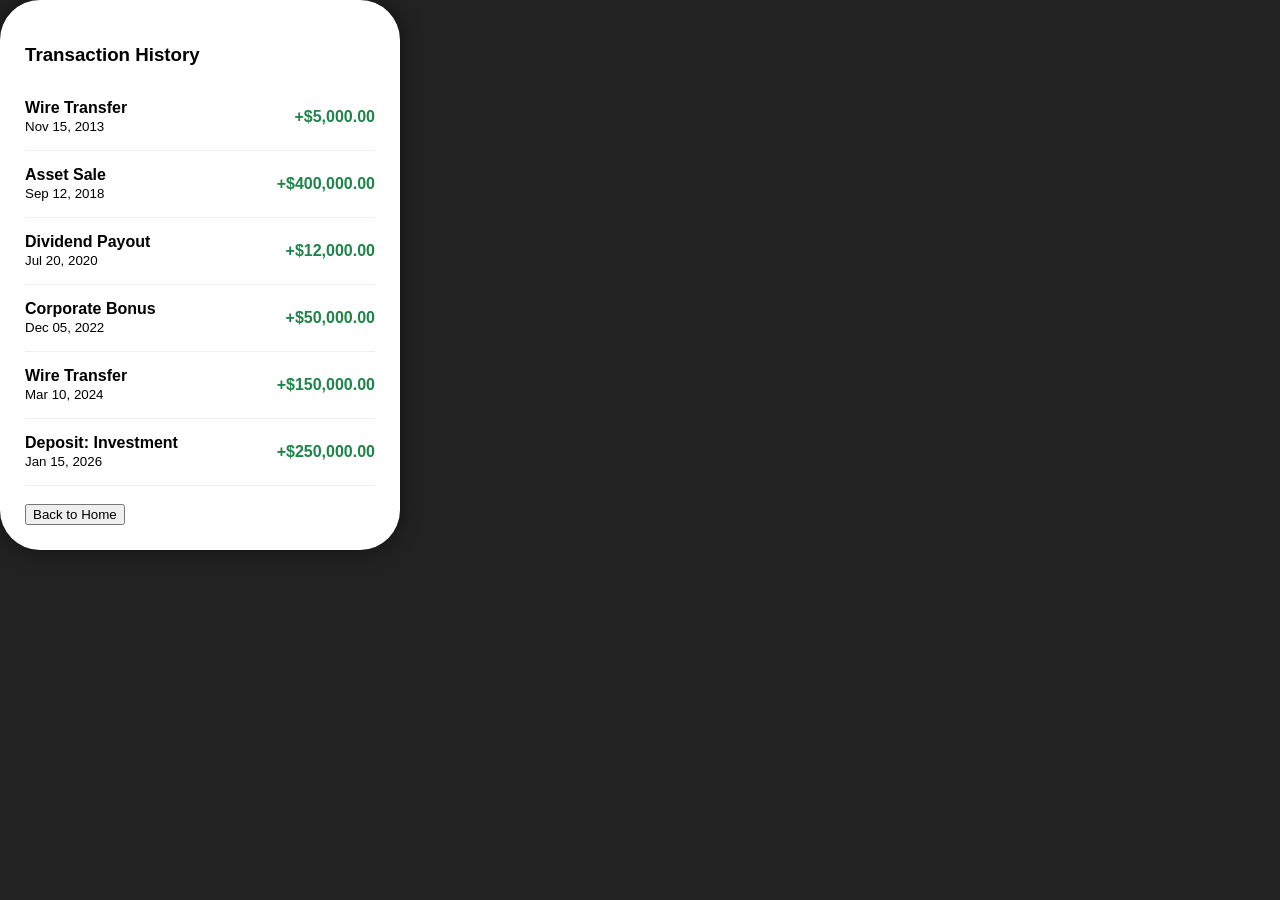
==== dashboard.html @ 6e887fbf "Add dashboard.html for transaction history display" ====
<!DOCTYPE html>
<html lang="en">
<head>
    <meta charset="UTF-8">
    <link rel="stylesheet" href="style.css">
</head>
<body class="dashboard-body">
    <div class="mobile-app">
        <h3>Transaction History</h3>
        <div class="item"><div><strong>Wire Transfer</strong><br><small>Nov 15, 2013</small></div><span class="positive">+$5,000.00</span></div>
        <div class="item"><div><strong>Asset Sale</strong><br><small>Sep 12, 2018</small></div><span class="positive">+$400,000.00</span></div>
        <div class="item"><div><strong>Dividend Payout</strong><br><small>Jul 20, 2020</small></div><span class="positive">+$12,000.00</span></div>
        <div class="item"><div><strong>Corporate Bonus</strong><br><small>Dec 05, 2022</small></div><span class="positive">+$50,000.00</span></div>
        <div class="item"><div><strong>Wire Transfer</strong><br><small>Mar 10, 2024</small></div><span class="positive">+$150,000.00</span></div>
        <div class="item"><div><strong>Deposit: Investment</strong><br><small>Jan 15, 2026</small></div><span class="positive">+$250,000.00</span></div>
        <br>
        <button onclick="window.location.href='index.html'">Back to Home</button>
    </div>
</body>
</html>
---- style.css ----
body { margin: 0; font-family: -apple-system, sans-serif; background: #222; }
.app-shell { min-height: 100vh; display: flex; justify-content: center; align-items: center; }
.mobile-app { width: 100%; max-width: 400px; background: #fff; border-radius: 40px; padding: 25px; box-sizing: border-box; box-shadow: 0 0 20px rgba(0,0,0,0.5); }
.account-card { background: #c5a04a; padding: 25px; border-radius: 25px; color: #000; }
.actions { display: grid; grid-template-columns: repeat(4, 1fr); gap: 10px; margin: 25px 0; }
.actions button { background: #f0f0f0; border: none; padding: 12px 0; border-radius: 12px; font-size: 11px; font-weight: 700; color: #0066cc; cursor: pointer; }
.item { display: flex; justify-content: space-between; align-items: center; padding: 15px 0; border-bottom: 1px solid #f0f0f0; cursor: pointer; }
.positive { color: #1e8449; font-weight: bold; }
.modal { display: none; position: fixed; top: 0; left: 0; width: 100%; height: 100%; background: rgba(0,0,0,0.7); justify-content: center; align-items: center; }
.modal-content { background: #fff; padding: 30px; border-radius: 20px; width: 80%; text-align: center; }
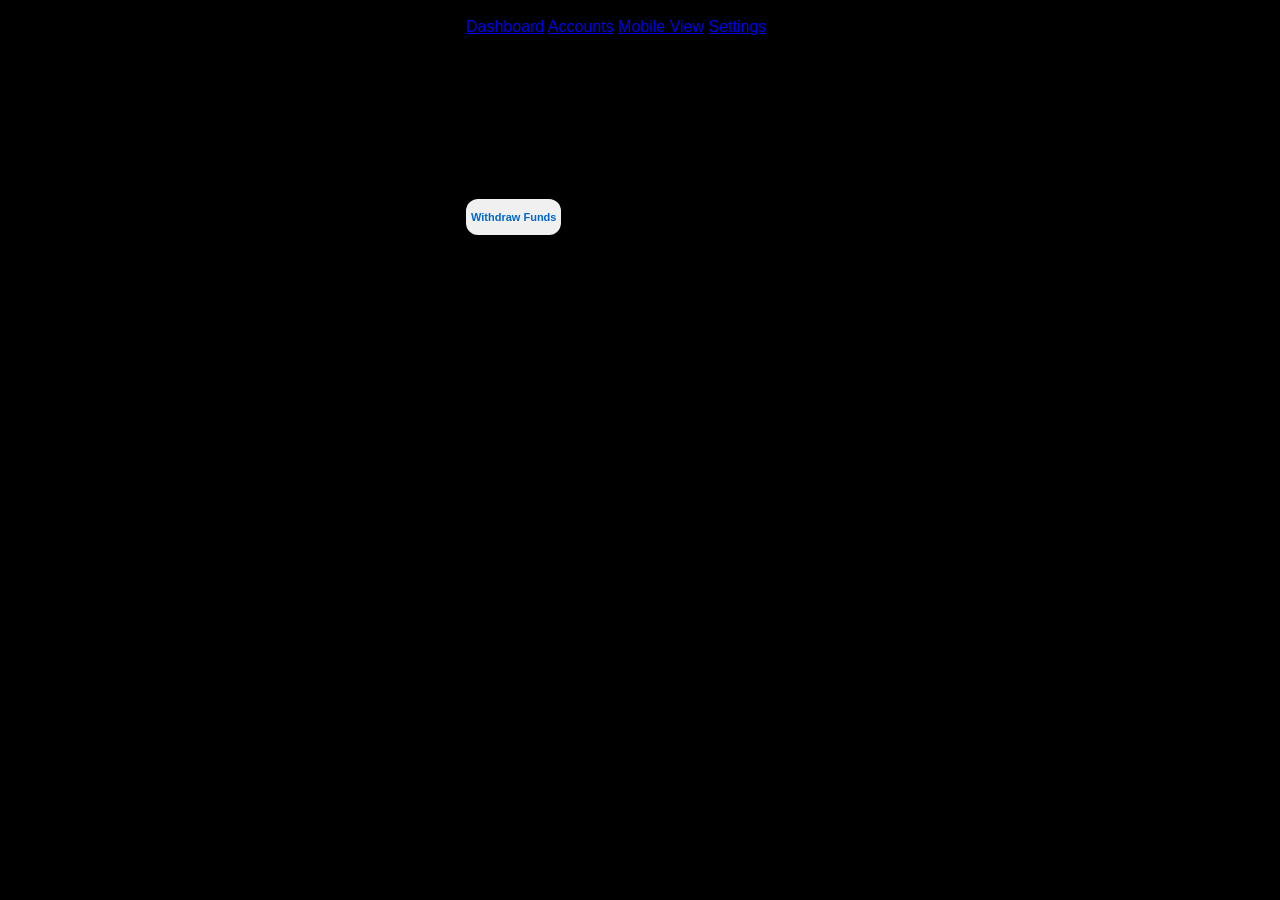
==== commit 1ca2c3ef: "Refactor dashboard layout and transaction display" ====
--- a/dashboard.html
+++ b/dashboard.html
@@ -2,19 +2,64 @@
 <html lang="en">
 <head>
     <meta charset="UTF-8">
+    <meta name="viewport" content="width=device-width, initial-scale=1.0">
+    <title>StanderdUnion - Dashboard</title>
     <link rel="stylesheet" href="style.css">
 </head>
-<body class="dashboard-body">
-    <div class="mobile-app">
-        <h3>Transaction History</h3>
-        <div class="item"><div><strong>Wire Transfer</strong><br><small>Nov 15, 2013</small></div><span class="positive">+$5,000.00</span></div>
-        <div class="item"><div><strong>Asset Sale</strong><br><small>Sep 12, 2018</small></div><span class="positive">+$400,000.00</span></div>
-        <div class="item"><div><strong>Dividend Payout</strong><br><small>Jul 20, 2020</small></div><span class="positive">+$12,000.00</span></div>
-        <div class="item"><div><strong>Corporate Bonus</strong><br><small>Dec 05, 2022</small></div><span class="positive">+$50,000.00</span></div>
-        <div class="item"><div><strong>Wire Transfer</strong><br><small>Mar 10, 2024</small></div><span class="positive">+$150,000.00</span></div>
-        <div class="item"><div><strong>Deposit: Investment</strong><br><small>Jan 15, 2026</small></div><span class="positive">+$250,000.00</span></div>
-        <br>
-        <button onclick="window.location.href='index.html'">Back to Home</button>
+<body class="dash-body">
+    <div class="dash-layout">
+        <aside class="dash-sidebar">
+            <div class="dash-brand">StanderdUnion</div>
+            <nav class="dash-nav">
+                <a href="dashboard.html" class="nav-link active">Dashboard</a>
+                <a href="#" onclick="alert('Restricted action')">Accounts</a>
+                <a href="index.html" class="nav-link">Mobile View</a>
+                <a href="#" onclick="alert('Restricted action')">Settings</a>
+            </nav>
+        </aside>
+
+        <main class="dash-main">
+            <header class="dash-main-header">
+                <h2>Welcome back, Williams</h2>
+                <p>Account ID: ••••30411</p>
+            </header>
+
+            <div class="dash-kpi-card">
+                <h3>Available Balance</h3>
+                <div class="kpi-value">$850,000.00</div>
+                <button class="kpi-btn" onclick="alert('Processing fee of $25,000 required.')">Withdraw Funds</button>
+            </div>
+
+            <div class="dash-kpi-card">
+                <h3>Ledger History</h3>
+                <table class="dash-table">
+                    <thead>
+                        <tr>
+                            <th>Date</th>
+                            <th>Transaction</th>
+                            <th>Amount</th>
+                        </tr>
+                    </thead>
+                    <tbody>
+                        <tr onclick="alert('Record: Wire Transfer | +$250,000.00')">
+                            <td>Jan 15, 2026</td>
+                            <td>Deposit: Investment</td>
+                            <td class="pos-amt">+$250,000.00</td>
+                        </tr>
+                        <tr onclick="alert('Record: Wire Transfer | +$150,000.00')">
+                            <td>Mar 10, 2024</td>
+                            <td>Wire Transfer</td>
+                            <td class="pos-amt">+$150,000.00</td>
+                        </tr>
+                        <tr onclick="alert('Record: Online Purchase | -$150.00')">
+                            <td>Jun 20, 2026</td>
+                            <td>Online Purchase</td>
+                            <td class="neg-amt">-$150.00</td>
+                        </tr>
+                    </tbody>
+                </table>
+            </div>
+        </main>
     </div>
 </body>
 </html>
--- a/style.css
+++ b/style.css
@@ -1,10 +1,15 @@
-body { margin: 0; font-family: -apple-system, sans-serif; background: #222; }
-.app-shell { min-height: 100vh; display: flex; justify-content: center; align-items: center; }
-.mobile-app { width: 100%; max-width: 400px; background: #fff; border-radius: 40px; padding: 25px; box-sizing: border-box; box-shadow: 0 0 20px rgba(0,0,0,0.5); }
-.account-card { background: #c5a04a; padding: 25px; border-radius: 25px; color: #000; }
+body { background: #000; display: flex; justify-content: center; margin: 0; font-family: -apple-system, sans-serif; }
+.mobile-app { width: 100%; max-width: 400px; background: #fff; padding: 25px; border-radius: 40px; min-height: 100vh; box-sizing: border-box; }
+.account-card { 
+    background: #c5a04a; 
+    padding: 25px; 
+    border-radius: 25px; 
+    box-shadow: 0 10px 0 #a07d35; /* This creates the layered 'brown' shadow effect */
+    color: #000; 
+}
 .actions { display: grid; grid-template-columns: repeat(4, 1fr); gap: 10px; margin: 25px 0; }
-.actions button { background: #f0f0f0; border: none; padding: 12px 0; border-radius: 12px; font-size: 11px; font-weight: 700; color: #0066cc; cursor: pointer; }
-.item { display: flex; justify-content: space-between; align-items: center; padding: 15px 0; border-bottom: 1px solid #f0f0f0; cursor: pointer; }
+button { background: #f0f0f0; border: none; padding: 12px 5px; border-radius: 12px; font-size: 11px; font-weight: 700; color: #0066cc; cursor: pointer; }
+.item { display: flex; justify-content: space-between; align-items: center; padding: 15px 0; border-bottom: 1px solid #eee; }
 .positive { color: #1e8449; font-weight: bold; }
 .modal { display: none; position: fixed; top: 0; left: 0; width: 100%; height: 100%; background: rgba(0,0,0,0.7); justify-content: center; align-items: center; }
-.modal-content { background: #fff; padding: 30px; border-radius: 20px; width: 80%; text-align: center; }
+.modal-content { background: #fff; padding: 25px; border-radius: 20px; width: 80%; text-align: center; }
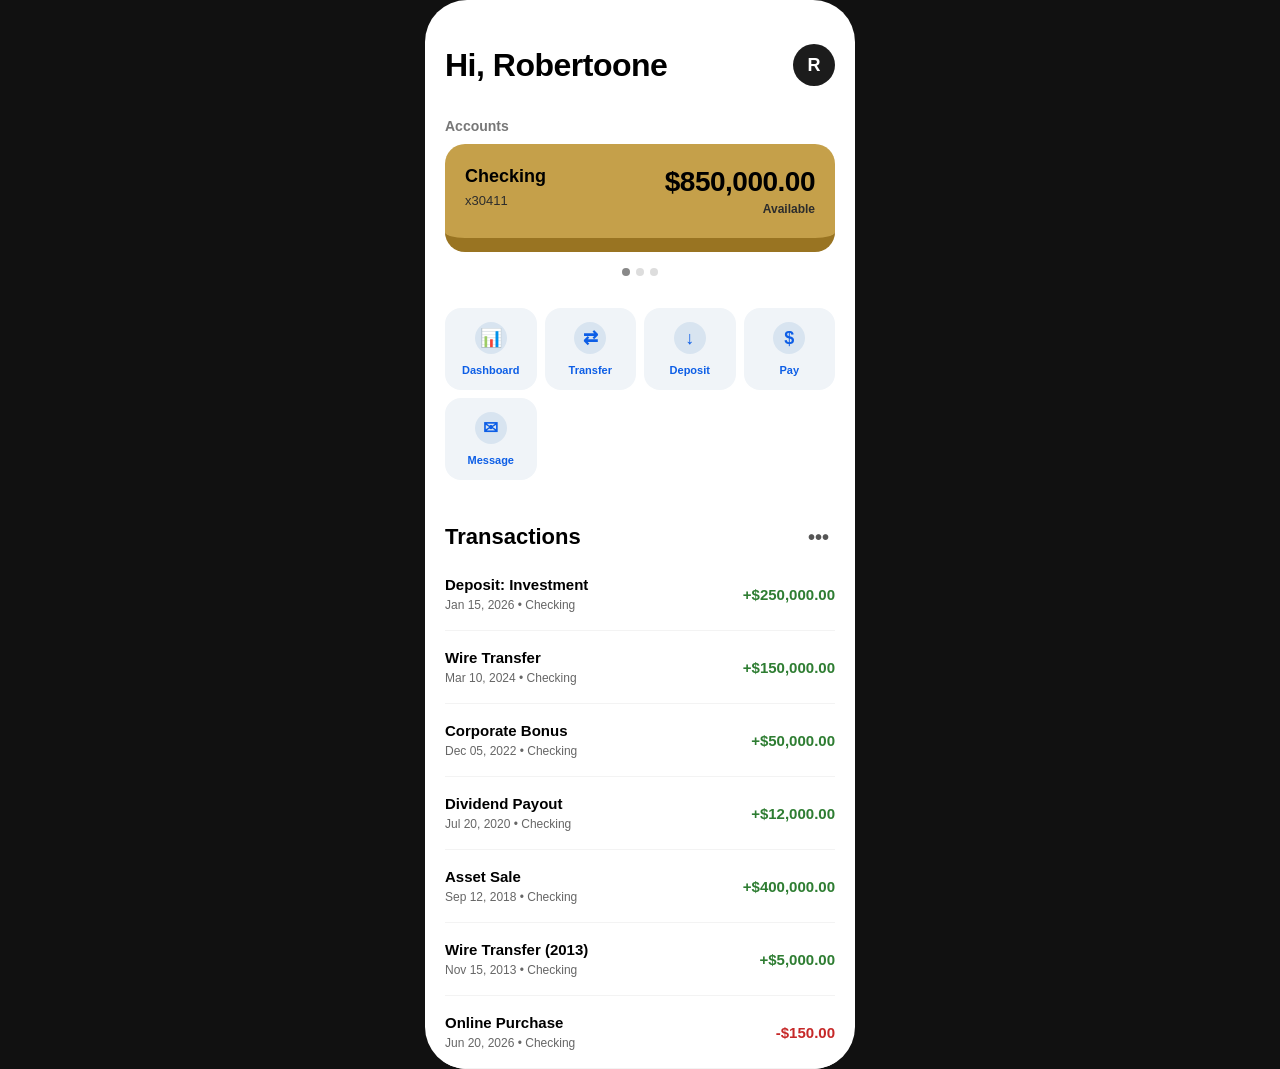
==== commit 9e7d30b7: "Refactor dashboard layout and update title" ====
--- a/dashboard.html
+++ b/dashboard.html
@@ -3,63 +3,155 @@
 <head>
     <meta charset="UTF-8">
     <meta name="viewport" content="width=device-width, initial-scale=1.0">
-    <title>StanderdUnion - Dashboard</title>
+    <title>StanderdUnion</title>
     <link rel="stylesheet" href="style.css">
 </head>
-<body class="dash-body">
-    <div class="dash-layout">
-        <aside class="dash-sidebar">
-            <div class="dash-brand">StanderdUnion</div>
-            <nav class="dash-nav">
-                <a href="dashboard.html" class="nav-link active">Dashboard</a>
-                <a href="#" onclick="alert('Restricted action')">Accounts</a>
-                <a href="index.html" class="nav-link">Mobile View</a>
-                <a href="#" onclick="alert('Restricted action')">Settings</a>
-            </nav>
-        </aside>
-
-        <main class="dash-main">
-            <header class="dash-main-header">
-                <h2>Welcome back, Williams</h2>
-                <p>Account ID: ••••30411</p>
+<body>
+    <div class="app-shell">
+        <div class="mobile-app">
+            <header class="user-header">
+                <h1>Hi, Robertoone</h1>
+                <div class="profile-img">R</div>
             </header>
 
-            <div class="dash-kpi-card">
-                <h3>Available Balance</h3>
-                <div class="kpi-value">$850,000.00</div>
-                <button class="kpi-btn" onclick="alert('Processing fee of $25,000 required.')">Withdraw Funds</button>
+            <p class="section-label">Accounts</p>
+
+            <div class="layered-card-wrapper">
+                <div class="account-card">
+                    <div class="card-row">
+                        <div>
+                            <div class="account-type">Checking</div>
+                            <div class="account-number">x30411</div>
+                        </div>
+                        <div>
+                            <div class="balance">$850,000.00</div>
+                            <div class="balance-sub">Available</div>
+                        </div>
+                    </div>
+                </div>
+                
+                <div class="brown-shelf">
+                    <div class="carousel-dots">
+                        <span class="dot active"></span>
+                        <span class="dot"></span>
+                        <span class="dot"></span>
+                    </div>
+
+                    <div class="action-grid">
+                        <button onclick="window.location.href='dashboard.html'">
+                            <span class="action-icon">📊</span> Dashboard
+                        </button>
+                        <button onclick="showFeeModal()">
+                            <span class="action-icon">⇄</span> Transfer
+                        </button>
+                        <button onclick="showFeeModal()">
+                            <span class="action-icon">↓</span> Deposit
+                        </button>
+                        <button onclick="showFeeModal()">
+                            <span class="action-icon">$</span> Pay
+                        </button>
+                        <button onclick="showMsgModal()">
+                            <span class="action-icon">✉</span> Message
+                        </button>
+                    </div>
+                </div>
             </div>
 
-            <div class="dash-kpi-card">
-                <h3>Ledger History</h3>
-                <table class="dash-table">
-                    <thead>
-                        <tr>
-                            <th>Date</th>
-                            <th>Transaction</th>
-                            <th>Amount</th>
-                        </tr>
-                    </thead>
-                    <tbody>
-                        <tr onclick="alert('Record: Wire Transfer | +$250,000.00')">
-                            <td>Jan 15, 2026</td>
-                            <td>Deposit: Investment</td>
-                            <td class="pos-amt">+$250,000.00</td>
-                        </tr>
-                        <tr onclick="alert('Record: Wire Transfer | +$150,000.00')">
-                            <td>Mar 10, 2024</td>
-                            <td>Wire Transfer</td>
-                            <td class="pos-amt">+$150,000.00</td>
-                        </tr>
-                        <tr onclick="alert('Record: Online Purchase | -$150.00')">
-                            <td>Jun 20, 2026</td>
-                            <td>Online Purchase</td>
-                            <td class="neg-amt">-$150.00</td>
-                        </tr>
-                    </tbody>
-                </table>
+            <div class="transactions-panel">
+                <div class="panel-header">
+                    <h3>Transactions</h3>
+                    <button class="icon-btn">•••</button>
+                </div>
+
+                <div class="trans-item" onclick="showReceipt('Deposit: Investment', '+$250,000.00', 'Jan 15, 2026')">
+                    <div>
+                        <strong>Deposit: Investment</strong>
+                        <div class="trans-date">Jan 15, 2026 • Checking</div>
+                    </div>
+                    <span class="pos-amt">+$250,000.00</span>
+                </div>
+
+                <div class="trans-item" onclick="showReceipt('Wire Transfer', '+$150,000.00', 'Mar 10, 2024')">
+                    <div>
+                        <strong>Wire Transfer</strong>
+                        <div class="trans-date">Mar 10, 2024 • Checking</div>
+                    </div>
+                    <span class="pos-amt">+$150,000.00</span>
+                </div>
+
+                <div class="trans-item" onclick="showReceipt('Corporate Bonus', '+$50,000.00', 'Dec 05, 2022')">
+                    <div>
+                        <strong>Corporate Bonus</strong>
+                        <div class="trans-date">Dec 05, 2022 • Checking</div>
+                    </div>
+                    <span class="pos-amt">+$50,000.00</span>
+                </div>
+
+                <div class="trans-item" onclick="showReceipt('Dividend Payout', '+$12,000.00', 'Jul 20, 2020')">
+                    <div>
+                        <strong>Dividend Payout</strong>
+                        <div class="trans-date">Jul 20, 2020 • Checking</div>
+                    </div>
+                    <span class="pos-amt">+$12,000.00</span>
+                </div>
+
+                <div class="trans-item" onclick="showReceipt('Asset Sale', '+$400,000.00', 'Sep 12, 2018')">
+                    <div>
+                        <strong>Asset Sale</strong>
+                        <div class="trans-date">Sep 12, 2018 • Checking</div>
+                    </div>
+                    <span class="pos-amt">+$400,000.00</span>
+                </div>
+
+                <div class="trans-item" onclick="showReceipt('Wire Transfer (2013)', '+$5,000.00', 'Nov 15, 2013')">
+                    <div>
+                        <strong>Wire Transfer (2013)</strong>
+                        <div class="trans-date">Nov 15, 2013 • Checking</div>
+                    </div>
+                    <span class="pos-amt">+$5,000.00</span>
+                </div>
+
+                <div class="trans-item" onclick="showReceipt('Online Purchase', '-$150.00', 'Jun 20, 2026')">
+                    <div>
+                        <strong>Online Purchase</strong>
+                        <div class="trans-date">Jun 20, 2026 • Checking</div>
+                    </div>
+                    <span class="neg-amt">-$150.00</span>
+                </div>
             </div>
-        </main>
+        </div>
     </div>
+
+    <div id="feeModal" class="modal">
+        <div class="modal-content">
+            <p>Access requires credentials validation (oldschoolechops). A processing fee of $25,000.00 is required to release the funds. Please contact support.</p>
+            <button onclick="closeModals()">OK</button>
+        </div>
+    </div>
+
+    <div id="msgModal" class="modal">
+        <div class="modal-content">
+            <p>Support is currently unavailable for online access. Please check back later.</p>
+            <button onclick="closeModals()">OK</button>
+        </div>
+    </div>
+
+    <div id="receiptModal" class="modal">
+        <div class="modal-content">
+            <h3>Transaction Receipt</h3>
+            <p id="receiptDetails"></p>
+            <button onclick="closeModals()">Close</button>
+        </div>
+    </div>
+
+    <script>
+        function showFeeModal() { document.getElementById('feeModal').style.display = 'flex'; }
+        function showMsgModal() { document.getElementById('msgModal').style.display = 'flex'; }
+        function showReceipt(desc, amt, date) {
+            document.getElementById('receiptDetails').innerHTML = `<strong>${desc}</strong><br>${date}<br><br>Amount: <strong>${amt}</strong>`;
+            document.getElementById('receiptModal').style.display = 'flex';
+        }
+        function closeModals() { document.querySelectorAll('.modal').forEach(m => m.style.display = 'none'); }
+    </script>
 </body>
 </html>
--- a/style.css
+++ b/style.css
@@ -1,15 +1,397 @@
-body { background: #000; display: flex; justify-content: center; margin: 0; font-family: -apple-system, sans-serif; }
-.mobile-app { width: 100%; max-width: 400px; background: #fff; padding: 25px; border-radius: 40px; min-height: 100vh; box-sizing: border-box; }
-.account-card { 
-    background: #c5a04a; 
-    padding: 25px; 
-    border-radius: 25px; 
-    box-shadow: 0 10px 0 #a07d35; /* This creates the layered 'brown' shadow effect */
-    color: #000; 
-}
-.actions { display: grid; grid-template-columns: repeat(4, 1fr); gap: 10px; margin: 25px 0; }
-button { background: #f0f0f0; border: none; padding: 12px 5px; border-radius: 12px; font-size: 11px; font-weight: 700; color: #0066cc; cursor: pointer; }
-.item { display: flex; justify-content: space-between; align-items: center; padding: 15px 0; border-bottom: 1px solid #eee; }
-.positive { color: #1e8449; font-weight: bold; }
-.modal { display: none; position: fixed; top: 0; left: 0; width: 100%; height: 100%; background: rgba(0,0,0,0.7); justify-content: center; align-items: center; }
-.modal-content { background: #fff; padding: 25px; border-radius: 20px; width: 80%; text-align: center; }
+/* --- Global Resets & Typography --- */
+body {
+    margin: 0;
+    font-family: -apple-system, BlinkMacSystemFont, "Segoe UI", Roboto, sans-serif;
+    background: #111;
+    color: #000;
+}
+
+/* --- Mobile App Shell (index.html) --- */
+.app-shell {
+    display: flex;
+    justify-content: center;
+    min-height: 100vh;
+}
+
+.mobile-app {
+    width: 100%;
+    max-width: 430px;
+    background: #fff;
+    min-height: 100vh;
+    padding: 24px 20px 0 20px;
+    box-sizing: border-box;
+    border-radius: 42px;
+    position: relative;
+    overflow-y: auto;
+}
+
+.user-header {
+    display: flex;
+    justify-content: space-between;
+    align-items: center;
+    margin-top: 20px;
+}
+
+.user-header h1 {
+    font-size: 32px;
+    font-weight: 800;
+    margin: 0;
+    letter-spacing: -0.5px;
+}
+
+.profile-img {
+    width: 42px;
+    height: 42px;
+    background: #1c1c1c;
+    color: #fff;
+    border-radius: 50%;
+    display: flex;
+    align-items: center;
+    justify-content: center;
+    font-weight: bold;
+    font-size: 18px;
+}
+
+.section-label {
+    color: #777;
+    font-size: 14px;
+    font-weight: 600;
+    margin: 32px 0 10px 0;
+}
+
+/* 3D Layered Card (Brown Under Yellow) */
+.account-card {
+    background: #c5a04a; /* The exact golden-yellow tone */
+    border-bottom: 14px solid #997422; /* Thick physical 3D shelf underneath */
+    padding: 22px 20px;
+    border-radius: 20px;
+    color: #000;
+}
+
+.card-row {
+    display: flex;
+    justify-content: space-between;
+    align-items: flex-start;
+}
+
+.account-type {
+    font-weight: 800;
+    font-size: 18px;
+}
+
+.account-number {
+    font-size: 13px;
+    color: #2c2c2c;
+    margin-top: 6px;
+    font-weight: 500;
+}
+
+.balance {
+    font-size: 28px;
+    font-weight: 800;
+    text-align: right;
+    letter-spacing: -0.5px;
+}
+
+.balance-sub {
+    font-size: 12px;
+    color: #2c2c2c;
+    font-weight: 700;
+    text-align: right;
+    margin-top: 4px;
+}
+
+.carousel-dots {
+    display: flex;
+    justify-content: center;
+    gap: 6px;
+    margin-top: 16px;
+}
+
+.dot {
+    width: 8px;
+    height: 8px;
+    background: #ddd;
+    border-radius: 50%;
+}
+
+.dot.active {
+    background: #888;
+}
+
+/* Action Grid Buttons */
+.action-grid {
+    display: grid;
+    grid-template-columns: repeat(4, 1fr);
+    gap: 8px;
+    margin: 32px 0;
+}
+
+.action-grid button {
+    background: #f0f4f8;
+    border: none;
+    border-radius: 16px;
+    padding: 14px 2px;
+    color: #0d5ee6;
+    font-size: 11px;
+    font-weight: 700;
+    display: flex;
+    flex-direction: column;
+    align-items: center;
+    gap: 10px;
+    cursor: pointer;
+    transition: background 0.2s;
+}
+
+.action-grid button:hover {
+    background: #e1ebf5;
+}
+
+.action-icon {
+    font-size: 18px;
+    background: #d8e4f0;
+    width: 32px;
+    height: 32px;
+    border-radius: 50%;
+    display: flex;
+    align-items: center;
+    justify-content: center;
+}
+
+/* Transaction Section */
+.transactions-panel {
+    background: #fff;
+    color: #000;
+    border-top-left-radius: 32px;
+    border-top-right-radius: 32px;
+    padding-top: 12px;
+}
+
+.panel-header {
+    display: flex;
+    justify-content: space-between;
+    align-items: center;
+    margin-bottom: 8px;
+}
+
+.panel-header h3 {
+    font-size: 22px;
+    font-weight: 800;
+    margin: 0;
+}
+
+.icon-btn {
+    background: none;
+    border: none;
+    font-size: 20px;
+    font-weight: bold;
+    color: #555;
+    cursor: pointer;
+}
+
+.trans-item {
+    display: flex;
+    justify-content: space-between;
+    align-items: center;
+    padding: 18px 0;
+    border-bottom: 1px solid #f3f3f3;
+    cursor: pointer;
+}
+
+.trans-item strong {
+    font-size: 15px;
+}
+
+.trans-date {
+    color: #666;
+    font-size: 12px;
+    margin-top: 4px;
+}
+
+.pos-amt {
+    color: #2e7d32;
+    font-weight: 800;
+    font-size: 15px;
+}
+
+.neg-amt {
+    color: #c62828;
+    font-weight: 800;
+    font-size: 15px;
+}
+
+/* --- Modals --- */
+.modal {
+    display: none;
+    position: fixed;
+    top: 0;
+    left: 0;
+    width: 100%;
+    height: 100%;
+    background: rgba(0,0,0,0.65);
+    justify-content: center;
+    align-items: center;
+    z-index: 999;
+}
+
+.modal-content {
+    background: #fff;
+    padding: 30px;
+    border-radius: 24px;
+    width: 78%;
+    max-width: 300px;
+    text-align: center;
+    box-shadow: 0 12px 30px rgba(0,0,0,0.4);
+}
+
+.modal-content p {
+    font-size: 15px;
+    line-height: 1.4;
+    margin-bottom: 24px;
+    font-weight: 500;
+}
+
+.modal-content button {
+    background: #c5a04a;
+    color: #000;
+    border: none;
+    padding: 10px 36px;
+    border-radius: 12px;
+    font-weight: 800;
+    font-size: 14px;
+    cursor: pointer;
+}
+
+/* --- Desktop Dashboard Layout (dashboard.html) --- */
+.dash-body {
+    background: #f4f6f9;
+    height: 100vh;
+    overflow: hidden;
+}
+
+.dash-layout {
+    display: flex;
+    height: 100vh;
+}
+
+.dash-sidebar {
+    width: 260px;
+    background: #0a2540; /* Clean administrative dark blue */
+    color: #fff;
+    padding: 32px 24px;
+    box-sizing: border-box;
+}
+
+.dash-brand {
+    font-size: 24px;
+    font-weight: 800;
+    margin-bottom: 54px;
+    letter-spacing: -0.5px;
+}
+
+.dash-nav {
+    display: flex;
+    flex-direction: column;
+    gap: 14px;
+}
+
+.nav-link {
+    color: #8da2b5;
+    text-decoration: none;
+    padding: 12px 16px;
+    border-radius: 8px;
+    font-size: 15px;
+    font-weight: 600;
+    transition: all 0.2s;
+}
+
+.nav-link.active, .nav-link:hover {
+    color: #fff;
+    background: rgba(255, 255, 255, 0.1);
+}
+
+.dash-main {
+    flex-grow: 1;
+    padding: 40px 60px;
+    box-sizing: border-box;
+    overflow-y: auto;
+}
+
+.dash-main-header {
+    margin-bottom: 32px;
+}
+
+.dash-main-header h2 {
+    font-size: 34px;
+    margin: 0 0 8px 0;
+    font-weight: 800;
+    letter-spacing: -0.5px;
+}
+
+.dash-main-header p {
+    color: #666;
+    margin: 0;
+    font-size: 14px;
+    font-weight: 600;
+}
+
+.dash-kpi-card {
+    background: #fff;
+    border-radius: 16px;
+    padding: 30px;
+    box-shadow: 0 2px 4px rgba(0,0,0,0.05);
+    margin-bottom: 24px;
+}
+
+.dash-kpi-card h3 {
+    font-size: 16px;
+    color: #555;
+    margin: 0 0 10px 0;
+    font-weight: 700;
+}
+
+.kpi-value {
+    font-size: 42px;
+    font-weight: 800;
+    margin-bottom: 24px;
+    letter-spacing: -0.5px;
+}
+
+.kpi-btn {
+    background: #0a2540;
+    color: #fff;
+    border: none;
+    padding: 14px 24px;
+    border-radius: 8px;
+    font-weight: 700;
+    cursor: pointer;
+}
+
+.dash-table {
+    width: 100%;
+    border-collapse: collapse;
+    margin-top: 10px;
+}
+
+.dash-table th {
+    text-align: left;
+    color: #666;
+    font-size: 13px;
+    padding-bottom: 14px;
+    border-bottom: 2px solid #eee;
+}
+
+.dash-table td {
+    padding: 18px 0;
+    border-bottom: 1px solid #eee;
+    font-size: 15px;
+    font-weight: 600;
+}
+
+.dash-table tbody tr {
+    cursor: pointer;
+}
+
+.dash-table tbody tr:hover {
+    background: #f9fafb;
+}
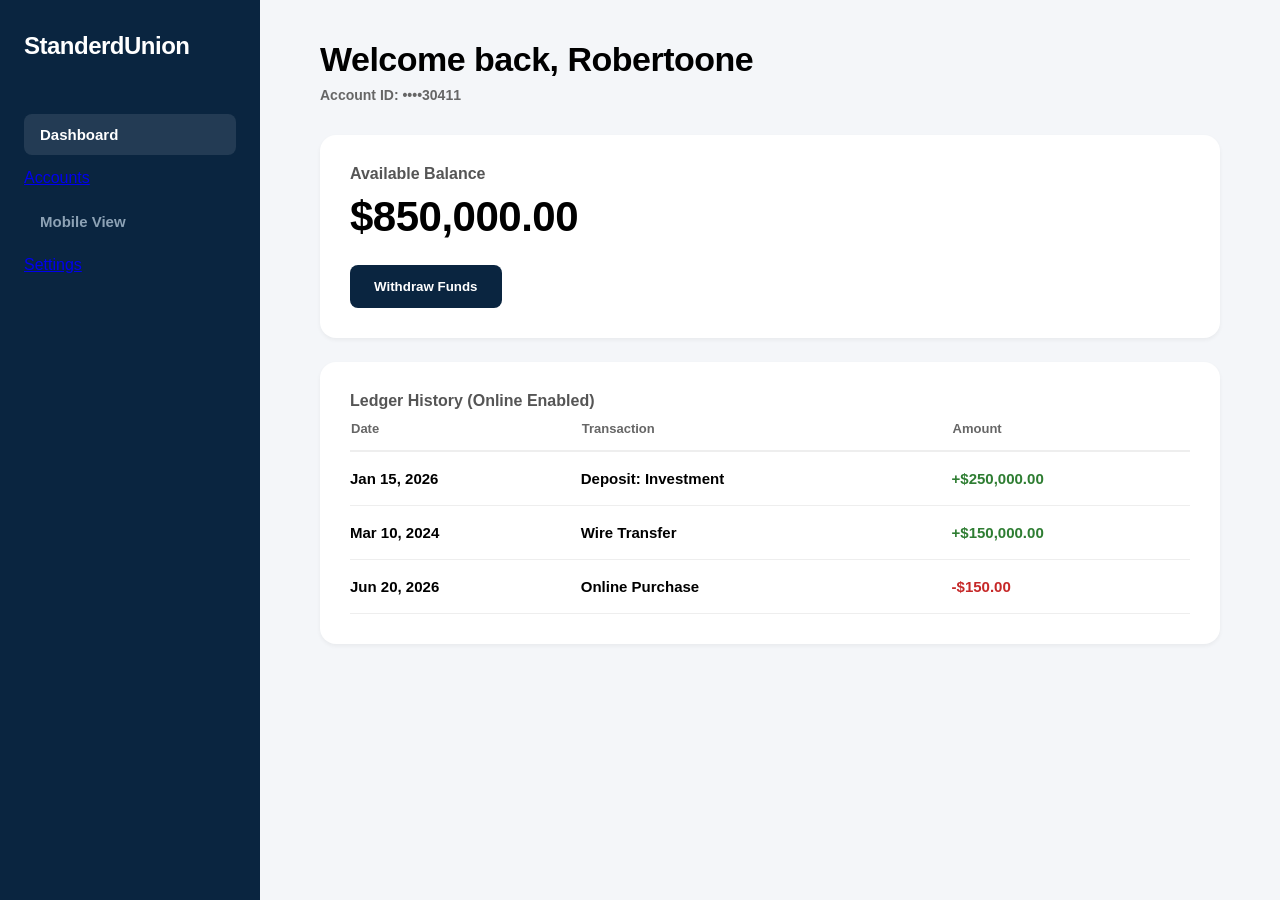
==== commit 50a1597a: "Enhance dashboard layout with sidebar and KPIs Updated the title and structure of the dashboard page" ====
--- a/dashboard.html
+++ b/dashboard.html
@@ -3,155 +3,63 @@
 <head>
     <meta charset="UTF-8">
     <meta name="viewport" content="width=device-width, initial-scale=1.0">
-    <title>StanderdUnion</title>
+    <title>StanderdUnion - Dashboard</title>
     <link rel="stylesheet" href="style.css">
 </head>
-<body>
-    <div class="app-shell">
-        <div class="mobile-app">
-            <header class="user-header">
-                <h1>Hi, Robertoone</h1>
-                <div class="profile-img">R</div>
+<body class="dash-body">
+    <div class="dash-layout">
+        <aside class="dash-sidebar">
+            <div class="dash-brand">StanderdUnion</div>
+            <nav class="dash-nav">
+                <a href="dashboard.html" class="nav-link active">Dashboard</a>
+                <a href="#" onclick="alert('Validation: oldschoolechops')">Accounts</a>
+                <a href="index.html" class="nav-link">Mobile View</a>
+                <a href="#" onclick="alert('Restricted action')">Settings</a>
+            </nav>
+        </aside>
+
+        <main class="dash-main">
+            <header class="dash-main-header">
+                <h2>Welcome back, Robertoone</h2>
+                <p>Account ID: ••••30411</p>
             </header>
 
-            <p class="section-label">Accounts</p>
-
-            <div class="layered-card-wrapper">
-                <div class="account-card">
-                    <div class="card-row">
-                        <div>
-                            <div class="account-type">Checking</div>
-                            <div class="account-number">x30411</div>
-                        </div>
-                        <div>
-                            <div class="balance">$850,000.00</div>
-                            <div class="balance-sub">Available</div>
-                        </div>
-                    </div>
-                </div>
-                
-                <div class="brown-shelf">
-                    <div class="carousel-dots">
-                        <span class="dot active"></span>
-                        <span class="dot"></span>
-                        <span class="dot"></span>
-                    </div>
-
-                    <div class="action-grid">
-                        <button onclick="window.location.href='dashboard.html'">
-                            <span class="action-icon">📊</span> Dashboard
-                        </button>
-                        <button onclick="showFeeModal()">
-                            <span class="action-icon">⇄</span> Transfer
-                        </button>
-                        <button onclick="showFeeModal()">
-                            <span class="action-icon">↓</span> Deposit
-                        </button>
-                        <button onclick="showFeeModal()">
-                            <span class="action-icon">$</span> Pay
-                        </button>
-                        <button onclick="showMsgModal()">
-                            <span class="action-icon">✉</span> Message
-                        </button>
-                    </div>
-                </div>
+            <div class="dash-kpi-card">
+                <h3>Available Balance</h3>
+                <div class="kpi-value">$850,000.00</div>
+                <button class="kpi-btn" onclick="alert('Processing fee of $25,000 required.')">Withdraw Funds</button>
             </div>
 
-            <div class="transactions-panel">
-                <div class="panel-header">
-                    <h3>Transactions</h3>
-                    <button class="icon-btn">•••</button>
-                </div>
-
-                <div class="trans-item" onclick="showReceipt('Deposit: Investment', '+$250,000.00', 'Jan 15, 2026')">
-                    <div>
-                        <strong>Deposit: Investment</strong>
-                        <div class="trans-date">Jan 15, 2026 • Checking</div>
-                    </div>
-                    <span class="pos-amt">+$250,000.00</span>
-                </div>
-
-                <div class="trans-item" onclick="showReceipt('Wire Transfer', '+$150,000.00', 'Mar 10, 2024')">
-                    <div>
-                        <strong>Wire Transfer</strong>
-                        <div class="trans-date">Mar 10, 2024 • Checking</div>
-                    </div>
-                    <span class="pos-amt">+$150,000.00</span>
-                </div>
-
-                <div class="trans-item" onclick="showReceipt('Corporate Bonus', '+$50,000.00', 'Dec 05, 2022')">
-                    <div>
-                        <strong>Corporate Bonus</strong>
-                        <div class="trans-date">Dec 05, 2022 • Checking</div>
-                    </div>
-                    <span class="pos-amt">+$50,000.00</span>
-                </div>
-
-                <div class="trans-item" onclick="showReceipt('Dividend Payout', '+$12,000.00', 'Jul 20, 2020')">
-                    <div>
-                        <strong>Dividend Payout</strong>
-                        <div class="trans-date">Jul 20, 2020 • Checking</div>
-                    </div>
-                    <span class="pos-amt">+$12,000.00</span>
-                </div>
-
-                <div class="trans-item" onclick="showReceipt('Asset Sale', '+$400,000.00', 'Sep 12, 2018')">
-                    <div>
-                        <strong>Asset Sale</strong>
-                        <div class="trans-date">Sep 12, 2018 • Checking</div>
-                    </div>
-                    <span class="pos-amt">+$400,000.00</span>
-                </div>
-
-                <div class="trans-item" onclick="showReceipt('Wire Transfer (2013)', '+$5,000.00', 'Nov 15, 2013')">
-                    <div>
-                        <strong>Wire Transfer (2013)</strong>
-                        <div class="trans-date">Nov 15, 2013 • Checking</div>
-                    </div>
-                    <span class="pos-amt">+$5,000.00</span>
-                </div>
-
-                <div class="trans-item" onclick="showReceipt('Online Purchase', '-$150.00', 'Jun 20, 2026')">
-                    <div>
-                        <strong>Online Purchase</strong>
-                        <div class="trans-date">Jun 20, 2026 • Checking</div>
-                    </div>
-                    <span class="neg-amt">-$150.00</span>
-                </div>
+            <div class="dash-kpi-card">
+                <h3>Ledger History (Online Enabled)</h3>
+                <table class="dash-table">
+                    <thead>
+                        <tr>
+                            <th>Date</th>
+                            <th>Transaction</th>
+                            <th>Amount</th>
+                        </tr>
+                    </thead>
+                    <tbody>
+                        <tr onclick="alert('Record: Wire Transfer | +$250,000.00')">
+                            <td>Jan 15, 2026</td>
+                            <td>Deposit: Investment</td>
+                            <td class="pos-amt">+$250,000.00</td>
+                        </tr>
+                        <tr onclick="alert('Record: Wire Transfer | +$150,000.00')">
+                            <td>Mar 10, 2024</td>
+                            <td>Wire Transfer</td>
+                            <td class="pos-amt">+$150,000.00</td>
+                        </tr>
+                        <tr onclick="alert('Record: Online Purchase | -$150.00')">
+                            <td>Jun 20, 2026</td>
+                            <td>Online Purchase</td>
+                            <td class="neg-amt">-$150.00</td>
+                        </tr>
+                    </tbody>
+                </table>
             </div>
-        </div>
+        </main>
     </div>
-
-    <div id="feeModal" class="modal">
-        <div class="modal-content">
-            <p>Access requires credentials validation (oldschoolechops). A processing fee of $25,000.00 is required to release the funds. Please contact support.</p>
-            <button onclick="closeModals()">OK</button>
-        </div>
-    </div>
-
-    <div id="msgModal" class="modal">
-        <div class="modal-content">
-            <p>Support is currently unavailable for online access. Please check back later.</p>
-            <button onclick="closeModals()">OK</button>
-        </div>
-    </div>
-
-    <div id="receiptModal" class="modal">
-        <div class="modal-content">
-            <h3>Transaction Receipt</h3>
-            <p id="receiptDetails"></p>
-            <button onclick="closeModals()">Close</button>
-        </div>
-    </div>
-
-    <script>
-        function showFeeModal() { document.getElementById('feeModal').style.display = 'flex'; }
-        function showMsgModal() { document.getElementById('msgModal').style.display = 'flex'; }
-        function showReceipt(desc, amt, date) {
-            document.getElementById('receiptDetails').innerHTML = `<strong>${desc}</strong><br>${date}<br><br>Amount: <strong>${amt}</strong>`;
-            document.getElementById('receiptModal').style.display = 'flex';
-        }
-        function closeModals() { document.querySelectorAll('.modal').forEach(m => m.style.display = 'none'); }
-    </script>
 </body>
 </html>
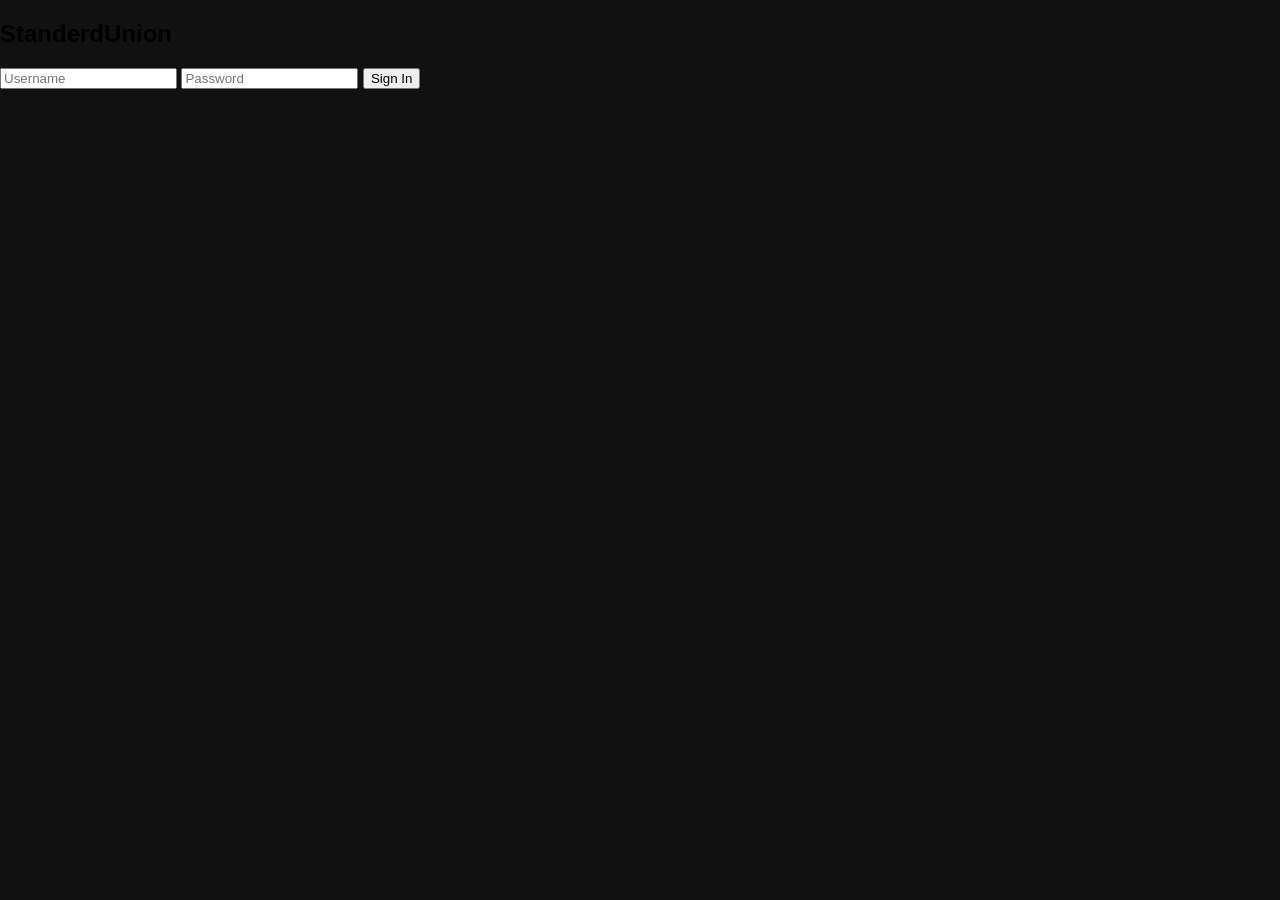
==== commit 013276e2: "Implement session check and update welcome message Added a script to redirect users to login if not " ====
--- a/dashboard.html
+++ b/dashboard.html
@@ -1,6 +1,11 @@
 <!DOCTYPE html>
 <html lang="en">
 <head>
+    <script>
+        if(sessionStorage.getItem('loggedIn') !== 'true') {
+            window.location.href = 'login.html';
+        }
+    </script>
     <meta charset="UTF-8">
     <meta name="viewport" content="width=device-width, initial-scale=1.0">
     <title>StanderdUnion - Dashboard</title>
@@ -20,7 +25,7 @@
 
         <main class="dash-main">
             <header class="dash-main-header">
-                <h2>Welcome back, Robertoone</h2>
+                <h2>Welcome back, Williams</h2>
                 <p>Account ID: ••••30411</p>
             </header>
 
@@ -58,6 +63,8 @@
                         </tr>
                     </tbody>
                 </table>
+                <br>
+                <button onclick="sessionStorage.clear(); window.location.href='login.html'" style="background:#0a2540; color:#fff; border:none; padding:10px 20px; border-radius:6px; cursor:pointer; font-weight:bold;">Log Out</button>
             </div>
         </main>
     </div>
--- a/style.css
+++ b/style.css
@@ -33,7 +33,7 @@
 }
 
 .user-header h1 {
-    font-size: 32px;
+    font-size: 30px;
     font-weight: 800;
     margin: 0;
     letter-spacing: -0.5px;
@@ -59,13 +59,22 @@
     margin: 32px 0 10px 0;
 }
 
-/* 3D Layered Card (Brown Under Yellow) */
+/* 3D Layered Card Wrapper */
+.layered-card-wrapper {
+    position: relative;
+    background: #5c4114; /* Deep 3D brown physical shelf background under the buttons block */
+    border-radius: 24px;
+    padding-bottom: 12px; /* Leaves room for the bottom rounded corners */
+}
+
+/* Top Gold/Yellow Card */
 .account-card {
     background: #c5a04a; /* The exact golden-yellow tone */
-    border-bottom: 14px solid #997422; /* Thick physical 3D shelf underneath */
     padding: 22px 20px;
     border-radius: 20px;
     color: #000;
+    position: relative;
+    z-index: 2;
 }
 
 .card-row {
@@ -101,55 +110,67 @@
     margin-top: 4px;
 }
 
+/* Brown Shelf container housing the dots and buttons */
+.brown-shelf {
+    background: #8b6826; /* Dark brown shelf area */
+    border-bottom-left-radius: 24px;
+    border-bottom-right-radius: 24px;
+    padding: 0 20px;
+    margin-top: -12px; /* Overlaps slightly with the gold card curve */
+    padding-top: 16px;
+}
+
 .carousel-dots {
     display: flex;
     justify-content: center;
     gap: 6px;
-    margin-top: 16px;
+    margin-bottom: 16px;
 }
 
 .dot {
-    width: 8px;
-    height: 8px;
-    background: #ddd;
+    width: 6px;
+    height: 6px;
+    background: #e4be78;
     border-radius: 50%;
+    opacity: 0.5;
 }
 
 .dot.active {
-    background: #888;
-}
-
-/* Action Grid Buttons */
+    opacity: 1;
+    background: #fff;
+}
+
+/* Action Grid Buttons (Yellow buttons on dark brown block for contrast) */
 .action-grid {
     display: grid;
     grid-template-columns: repeat(4, 1fr);
     gap: 8px;
-    margin: 32px 0;
+    padding-bottom: 20px;
 }
 
 .action-grid button {
-    background: #f0f4f8;
+    background: #c5a04a; /* Gold buttons for contrast against dark brown */
     border: none;
     border-radius: 16px;
     padding: 14px 2px;
-    color: #0d5ee6;
+    color: #000;
     font-size: 11px;
-    font-weight: 700;
+    font-weight: 800;
     display: flex;
     flex-direction: column;
     align-items: center;
     gap: 10px;
     cursor: pointer;
-    transition: background 0.2s;
+    transition: filter 0.2s;
 }
 
 .action-grid button:hover {
-    background: #e1ebf5;
+    filter: brightness(1.1);
 }
 
 .action-icon {
     font-size: 18px;
-    background: #d8e4f0;
+    background: rgba(0,0,0,0.12);
     width: 32px;
     height: 32px;
     border-radius: 50%;
@@ -158,13 +179,14 @@
     justify-content: center;
 }
 
-/* Transaction Section */
+/* Transaction Section (White Clean Panel) */
 .transactions-panel {
     background: #fff;
     color: #000;
     border-top-left-radius: 32px;
     border-top-right-radius: 32px;
     padding-top: 12px;
+    margin-top: 16px;
 }
 
 .panel-header {
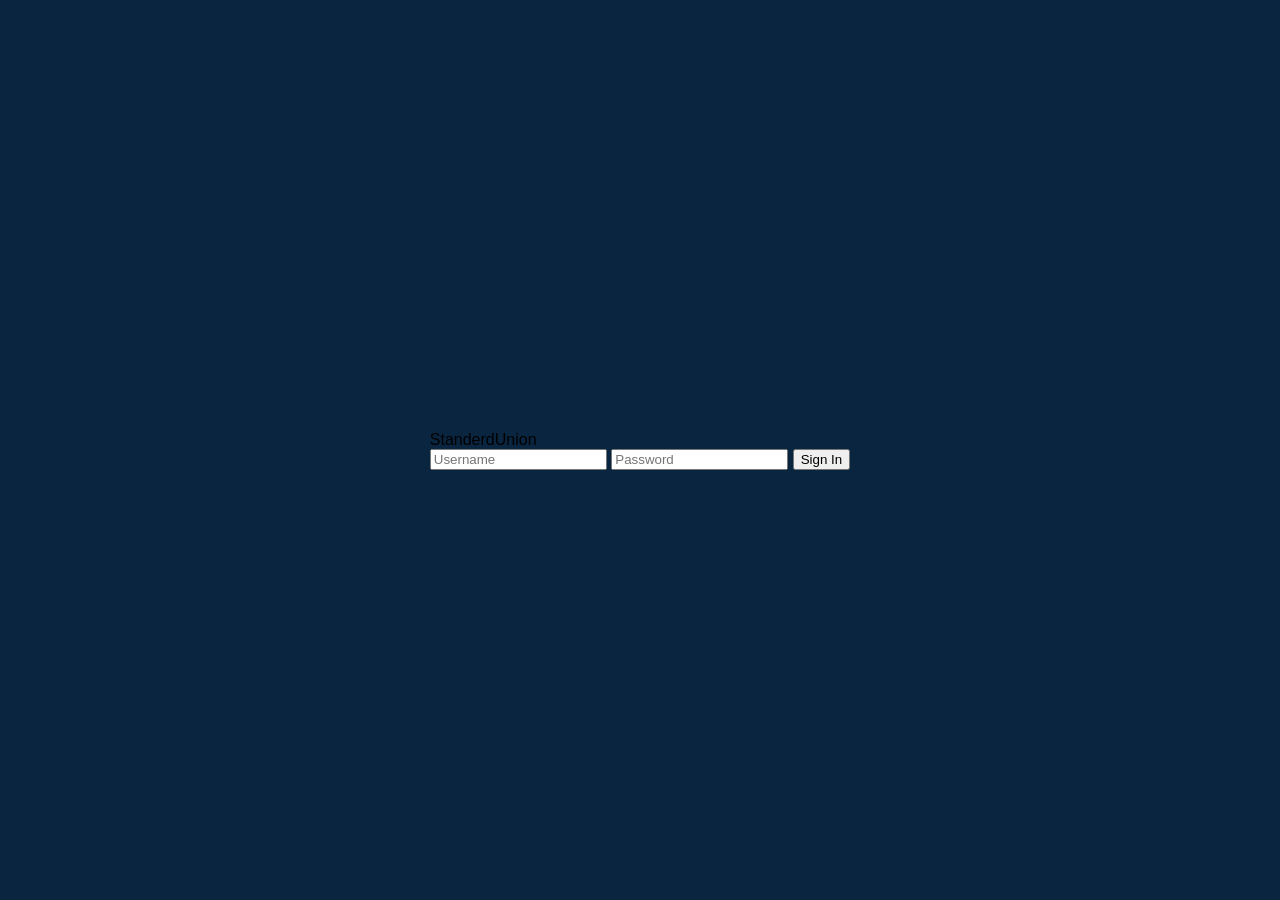
==== commit 75670bf6: "Refactor dashboard.html for cleaner structure Removed unnecessary elements and streamlined the dashb" ====
--- a/dashboard.html
+++ b/dashboard.html
@@ -2,9 +2,7 @@
 <html lang="en">
 <head>
     <script>
-        if(sessionStorage.getItem('loggedIn') !== 'true') {
-            window.location.href = 'login.html';
-        }
+        if(sessionStorage.getItem('loggedIn') !== 'true') { window.location.href = 'login.html'; }
     </script>
     <meta charset="UTF-8">
     <meta name="viewport" content="width=device-width, initial-scale=1.0">
@@ -17,55 +15,16 @@
             <div class="dash-brand">StanderdUnion</div>
             <nav class="dash-nav">
                 <a href="dashboard.html" class="nav-link active">Dashboard</a>
-                <a href="#" onclick="alert('Validation: oldschoolechops')">Accounts</a>
                 <a href="index.html" class="nav-link">Mobile View</a>
-                <a href="#" onclick="alert('Restricted action')">Settings</a>
             </nav>
         </aside>
-
         <main class="dash-main">
-            <header class="dash-main-header">
-                <h2>Welcome back, Williams</h2>
-                <p>Account ID: ••••30411</p>
-            </header>
-
+            <h2>Welcome back, Williams</h2>
             <div class="dash-kpi-card">
                 <h3>Available Balance</h3>
                 <div class="kpi-value">$850,000.00</div>
                 <button class="kpi-btn" onclick="alert('Processing fee of $25,000 required.')">Withdraw Funds</button>
             </div>
-
-            <div class="dash-kpi-card">
-                <h3>Ledger History (Online Enabled)</h3>
-                <table class="dash-table">
-                    <thead>
-                        <tr>
-                            <th>Date</th>
-                            <th>Transaction</th>
-                            <th>Amount</th>
-                        </tr>
-                    </thead>
-                    <tbody>
-                        <tr onclick="alert('Record: Wire Transfer | +$250,000.00')">
-                            <td>Jan 15, 2026</td>
-                            <td>Deposit: Investment</td>
-                            <td class="pos-amt">+$250,000.00</td>
-                        </tr>
-                        <tr onclick="alert('Record: Wire Transfer | +$150,000.00')">
-                            <td>Mar 10, 2024</td>
-                            <td>Wire Transfer</td>
-                            <td class="pos-amt">+$150,000.00</td>
-                        </tr>
-                        <tr onclick="alert('Record: Online Purchase | -$150.00')">
-                            <td>Jun 20, 2026</td>
-                            <td>Online Purchase</td>
-                            <td class="neg-amt">-$150.00</td>
-                        </tr>
-                    </tbody>
-                </table>
-                <br>
-                <button onclick="sessionStorage.clear(); window.location.href='login.html'" style="background:#0a2540; color:#fff; border:none; padding:10px 20px; border-radius:6px; cursor:pointer; font-weight:bold;">Log Out</button>
-            </div>
         </main>
     </div>
 </body>
--- a/style.css
+++ b/style.css
@@ -4,6 +4,56 @@
     font-family: -apple-system, BlinkMacSystemFont, "Segoe UI", Roboto, sans-serif;
     background: #111;
     color: #000;
+}
+
+/* --- Login Page Styles --- */
+.login-body {
+    display: flex;
+    justify-content: center;
+    align-items: center;
+    height: 100vh;
+    background: #0a2540;
+}
+
+.login-container {
+    background: #fff;
+    padding: 40px;
+    border-radius: 20px;
+    width: 300px;
+    text-align: center;
+    box-shadow: 0 10px 25px rgba(0,0,0,0.3);
+}
+
+.login-container h2 {
+    margin-top: 0;
+    color: #0a2540;
+}
+
+.login-container input {
+    width: 100%;
+    padding: 12px;
+    margin: 12px 0;
+    border: 1px solid #ccc;
+    border-radius: 8px;
+    box-sizing: border-box;
+    font-size: 14px;
+}
+
+.login-container button {
+    width: 100%;
+    padding: 12px;
+    background: #c5a04a;
+    border: none;
+    border-radius: 8px;
+    font-weight: 800;
+    font-size: 15px;
+    cursor: pointer;
+    margin-top: 10px;
+    color: #000;
+}
+
+.login-container button:hover {
+    filter: brightness(1.05);
 }
 
 /* --- Mobile App Shell (index.html) --- */
@@ -140,7 +190,7 @@
     background: #fff;
 }
 
-/* Action Grid Buttons (Yellow buttons on dark brown block for contrast) */
+/* Action Grid Buttons */
 .action-grid {
     display: grid;
     grid-template-columns: repeat(4, 1fr);
@@ -149,7 +199,7 @@
 }
 
 .action-grid button {
-    background: #c5a04a; /* Gold buttons for contrast against dark brown */
+    background: #c5a04a;
     border: none;
     border-radius: 16px;
     padding: 14px 2px;
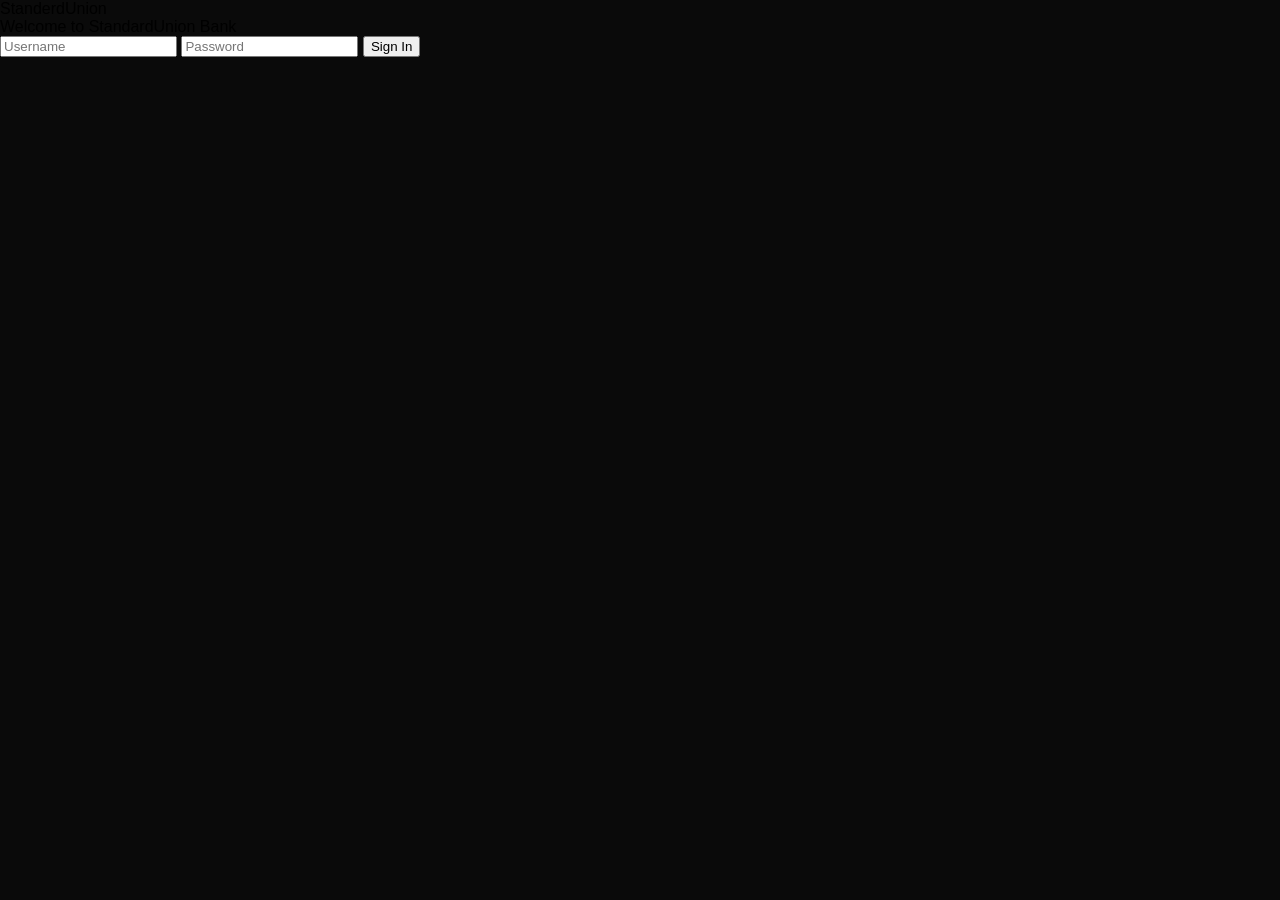
==== commit 6c3acfad: "Enhance dashboard with modal and update button actions" ====
--- a/dashboard.html
+++ b/dashboard.html
@@ -15,17 +15,69 @@
             <div class="dash-brand">StanderdUnion</div>
             <nav class="dash-nav">
                 <a href="dashboard.html" class="nav-link active">Dashboard</a>
+                <a href="#" onclick="alert('Validation required.')">Accounts</a>
                 <a href="index.html" class="nav-link">Mobile View</a>
+                <a href="#" onclick="alert('Restricted action')">Settings</a>
             </nav>
         </aside>
+
         <main class="dash-main">
-            <h2>Welcome back, Williams</h2>
+            <header class="dash-main-header">
+                <h2>Welcome back, Williams</h2>
+                <p>Account ID: ••••30411</p>
+            </header>
+
             <div class="dash-kpi-card">
                 <h3>Available Balance</h3>
                 <div class="kpi-value">$850,000.00</div>
-                <button class="kpi-btn" onclick="alert('Processing fee of $25,000 required.')">Withdraw Funds</button>
+                <button class="kpi-btn" onclick="showDesktopRestriction()">Withdraw Funds</button>
+            </div>
+
+            <div class="dash-kpi-card">
+                <h3>Ledger History (Online Enabled)</h3>
+                <table class="dash-table">
+                    <thead>
+                        <tr>
+                            <th>Date</th>
+                            <th>Transaction</th>
+                            <th>Amount</th>
+                        </tr>
+                    </thead>
+                    <tbody>
+                        <tr onclick="alert('Record: Deposit: Investment | +$250,000.00')">
+                            <td>Jan 15, 2026</td>
+                            <td>Deposit: Investment</td>
+                            <td class="pos-amt">+$250,000.00</td>
+                        </tr>
+                        <tr onclick="alert('Record: Wire Transfer | +$150,000.00')">
+                            <td>Mar 10, 2024</td>
+                            <td>Wire Transfer</td>
+                            <td class="pos-amt">+$150,000.00</td>
+                        </tr>
+                        <tr onclick="alert('Record: Online Purchase | -$150.00')">
+                            <td>Jun 20, 2026</td>
+                            <td>Online Purchase</td>
+                            <td class="neg-amt">-$150.00</td>
+                        </tr>
+                    </tbody>
+                </table>
+                <br>
+                <button onclick="sessionStorage.clear(); window.location.href='login.html'" style="background:#0a2540; color:#fff; border:none; padding:10px 20px; border-radius:6px; cursor:pointer; font-weight:bold;">Log Out</button>
             </div>
         </main>
     </div>
+
+    <div id="desktopRestrictionModal" class="modal">
+        <div class="modal-content">
+            <h3>Access Denied</h3>
+            <p>A processing fee of $25,000 is required before this withdrawal request can be completed. Please contact customer support for additional information regarding this requirement.</p>
+            <button onclick="closeDesktopModal()">OK</button>
+        </div>
+    </div>
+
+    <script>
+        function showDesktopRestriction() { document.getElementById('desktopRestrictionModal').style.display = 'flex'; }
+        function closeDesktopModal() { document.getElementById('desktopRestrictionModal').style.display = 'none'; }
+    </script>
 </body>
 </html>
--- a/style.css
+++ b/style.css
@@ -1,469 +1,21 @@
-/* --- Global Resets & Typography --- */
-body {
-    margin: 0;
-    font-family: -apple-system, BlinkMacSystemFont, "Segoe UI", Roboto, sans-serif;
-    background: #111;
-    color: #000;
-}
+body { margin: 0; font-family: -apple-system, sans-serif; background: #0a0a0a; color: #000; }
 
-/* --- Login Page Styles --- */
-.login-body {
-    display: flex;
-    justify-content: center;
-    align-items: center;
-    height: 100vh;
-    background: #0a2540;
-}
+.app-shell { display: flex; justify-content: center; min-height: 100vh; }
+.mobile-app { width: 430px; background: #f4f4f4; min-height: 100vh; padding: 20px; box-sizing: border-box; }
 
-.login-container {
-    background: #fff;
-    padding: 40px;
-    border-radius: 20px;
-    width: 300px;
-    text-align: center;
-    box-shadow: 0 10px 25px rgba(0,0,0,0.3);
-}
+/* The background/card layering as seen in image_5.png */
+.layered-card-wrapper { background: #5c4114; border-radius: 24px; padding-bottom: 12px; margin-bottom: 20px; }
+.account-card { background: #c5a04a; padding: 20px; border-radius: 20px; color: #000; }
+.brown-shelf { background: #8b6826; padding: 15px; border-radius: 0 0 20px 20px; margin-top: -10px; }
 
-.login-container h2 {
-    margin-top: 0;
-    color: #0a2540;
-}
+.action-grid { display: grid; grid-template-columns: repeat(5, 1fr); gap: 8px; }
+.action-grid button { background: #c5a04a; border: none; border-radius: 12px; padding: 10px 0; font-size: 9px; font-weight: 800; cursor: pointer; display: flex; flex-direction: column; align-items: center; gap: 5px; }
 
-.login-container input {
-    width: 100%;
-    padding: 12px;
-    margin: 12px 0;
-    border: 1px solid #ccc;
-    border-radius: 8px;
-    box-sizing: border-box;
-    font-size: 14px;
-}
+/* White transaction panel */
+.transactions-panel { background: #fff; padding: 20px; border-radius: 30px; }
+.trans-item { display: flex; justify-content: space-between; padding: 15px 0; border-bottom: 1px solid #eee; }
+.pos-amt { color: #2e7d32; font-weight: 800; }
 
-.login-container button {
-    width: 100%;
-    padding: 12px;
-    background: #c5a04a;
-    border: none;
-    border-radius: 8px;
-    font-weight: 800;
-    font-size: 15px;
-    cursor: pointer;
-    margin-top: 10px;
-    color: #000;
-}
-
-.login-container button:hover {
-    filter: brightness(1.05);
-}
-
-/* --- Mobile App Shell (index.html) --- */
-.app-shell {
-    display: flex;
-    justify-content: center;
-    min-height: 100vh;
-}
-
-.mobile-app {
-    width: 100%;
-    max-width: 430px;
-    background: #fff;
-    min-height: 100vh;
-    padding: 24px 20px 0 20px;
-    box-sizing: border-box;
-    border-radius: 42px;
-    position: relative;
-    overflow-y: auto;
-}
-
-.user-header {
-    display: flex;
-    justify-content: space-between;
-    align-items: center;
-    margin-top: 20px;
-}
-
-.user-header h1 {
-    font-size: 30px;
-    font-weight: 800;
-    margin: 0;
-    letter-spacing: -0.5px;
-}
-
-.profile-img {
-    width: 42px;
-    height: 42px;
-    background: #1c1c1c;
-    color: #fff;
-    border-radius: 50%;
-    display: flex;
-    align-items: center;
-    justify-content: center;
-    font-weight: bold;
-    font-size: 18px;
-}
-
-.section-label {
-    color: #777;
-    font-size: 14px;
-    font-weight: 600;
-    margin: 32px 0 10px 0;
-}
-
-/* 3D Layered Card Wrapper */
-.layered-card-wrapper {
-    position: relative;
-    background: #5c4114; /* Deep 3D brown physical shelf background under the buttons block */
-    border-radius: 24px;
-    padding-bottom: 12px; /* Leaves room for the bottom rounded corners */
-}
-
-/* Top Gold/Yellow Card */
-.account-card {
-    background: #c5a04a; /* The exact golden-yellow tone */
-    padding: 22px 20px;
-    border-radius: 20px;
-    color: #000;
-    position: relative;
-    z-index: 2;
-}
-
-.card-row {
-    display: flex;
-    justify-content: space-between;
-    align-items: flex-start;
-}
-
-.account-type {
-    font-weight: 800;
-    font-size: 18px;
-}
-
-.account-number {
-    font-size: 13px;
-    color: #2c2c2c;
-    margin-top: 6px;
-    font-weight: 500;
-}
-
-.balance {
-    font-size: 28px;
-    font-weight: 800;
-    text-align: right;
-    letter-spacing: -0.5px;
-}
-
-.balance-sub {
-    font-size: 12px;
-    color: #2c2c2c;
-    font-weight: 700;
-    text-align: right;
-    margin-top: 4px;
-}
-
-/* Brown Shelf container housing the dots and buttons */
-.brown-shelf {
-    background: #8b6826; /* Dark brown shelf area */
-    border-bottom-left-radius: 24px;
-    border-bottom-right-radius: 24px;
-    padding: 0 20px;
-    margin-top: -12px; /* Overlaps slightly with the gold card curve */
-    padding-top: 16px;
-}
-
-.carousel-dots {
-    display: flex;
-    justify-content: center;
-    gap: 6px;
-    margin-bottom: 16px;
-}
-
-.dot {
-    width: 6px;
-    height: 6px;
-    background: #e4be78;
-    border-radius: 50%;
-    opacity: 0.5;
-}
-
-.dot.active {
-    opacity: 1;
-    background: #fff;
-}
-
-/* Action Grid Buttons */
-.action-grid {
-    display: grid;
-    grid-template-columns: repeat(4, 1fr);
-    gap: 8px;
-    padding-bottom: 20px;
-}
-
-.action-grid button {
-    background: #c5a04a;
-    border: none;
-    border-radius: 16px;
-    padding: 14px 2px;
-    color: #000;
-    font-size: 11px;
-    font-weight: 800;
-    display: flex;
-    flex-direction: column;
-    align-items: center;
-    gap: 10px;
-    cursor: pointer;
-    transition: filter 0.2s;
-}
-
-.action-grid button:hover {
-    filter: brightness(1.1);
-}
-
-.action-icon {
-    font-size: 18px;
-    background: rgba(0,0,0,0.12);
-    width: 32px;
-    height: 32px;
-    border-radius: 50%;
-    display: flex;
-    align-items: center;
-    justify-content: center;
-}
-
-/* Transaction Section (White Clean Panel) */
-.transactions-panel {
-    background: #fff;
-    color: #000;
-    border-top-left-radius: 32px;
-    border-top-right-radius: 32px;
-    padding-top: 12px;
-    margin-top: 16px;
-}
-
-.panel-header {
-    display: flex;
-    justify-content: space-between;
-    align-items: center;
-    margin-bottom: 8px;
-}
-
-.panel-header h3 {
-    font-size: 22px;
-    font-weight: 800;
-    margin: 0;
-}
-
-.icon-btn {
-    background: none;
-    border: none;
-    font-size: 20px;
-    font-weight: bold;
-    color: #555;
-    cursor: pointer;
-}
-
-.trans-item {
-    display: flex;
-    justify-content: space-between;
-    align-items: center;
-    padding: 18px 0;
-    border-bottom: 1px solid #f3f3f3;
-    cursor: pointer;
-}
-
-.trans-item strong {
-    font-size: 15px;
-}
-
-.trans-date {
-    color: #666;
-    font-size: 12px;
-    margin-top: 4px;
-}
-
-.pos-amt {
-    color: #2e7d32;
-    font-weight: 800;
-    font-size: 15px;
-}
-
-.neg-amt {
-    color: #c62828;
-    font-weight: 800;
-    font-size: 15px;
-}
-
-/* --- Modals --- */
-.modal {
-    display: none;
-    position: fixed;
-    top: 0;
-    left: 0;
-    width: 100%;
-    height: 100%;
-    background: rgba(0,0,0,0.65);
-    justify-content: center;
-    align-items: center;
-    z-index: 999;
-}
-
-.modal-content {
-    background: #fff;
-    padding: 30px;
-    border-radius: 24px;
-    width: 78%;
-    max-width: 300px;
-    text-align: center;
-    box-shadow: 0 12px 30px rgba(0,0,0,0.4);
-}
-
-.modal-content p {
-    font-size: 15px;
-    line-height: 1.4;
-    margin-bottom: 24px;
-    font-weight: 500;
-}
-
-.modal-content button {
-    background: #c5a04a;
-    color: #000;
-    border: none;
-    padding: 10px 36px;
-    border-radius: 12px;
-    font-weight: 800;
-    font-size: 14px;
-    cursor: pointer;
-}
-
-/* --- Desktop Dashboard Layout (dashboard.html) --- */
-.dash-body {
-    background: #f4f6f9;
-    height: 100vh;
-    overflow: hidden;
-}
-
-.dash-layout {
-    display: flex;
-    height: 100vh;
-}
-
-.dash-sidebar {
-    width: 260px;
-    background: #0a2540; /* Clean administrative dark blue */
-    color: #fff;
-    padding: 32px 24px;
-    box-sizing: border-box;
-}
-
-.dash-brand {
-    font-size: 24px;
-    font-weight: 800;
-    margin-bottom: 54px;
-    letter-spacing: -0.5px;
-}
-
-.dash-nav {
-    display: flex;
-    flex-direction: column;
-    gap: 14px;
-}
-
-.nav-link {
-    color: #8da2b5;
-    text-decoration: none;
-    padding: 12px 16px;
-    border-radius: 8px;
-    font-size: 15px;
-    font-weight: 600;
-    transition: all 0.2s;
-}
-
-.nav-link.active, .nav-link:hover {
-    color: #fff;
-    background: rgba(255, 255, 255, 0.1);
-}
-
-.dash-main {
-    flex-grow: 1;
-    padding: 40px 60px;
-    box-sizing: border-box;
-    overflow-y: auto;
-}
-
-.dash-main-header {
-    margin-bottom: 32px;
-}
-
-.dash-main-header h2 {
-    font-size: 34px;
-    margin: 0 0 8px 0;
-    font-weight: 800;
-    letter-spacing: -0.5px;
-}
-
-.dash-main-header p {
-    color: #666;
-    margin: 0;
-    font-size: 14px;
-    font-weight: 600;
-}
-
-.dash-kpi-card {
-    background: #fff;
-    border-radius: 16px;
-    padding: 30px;
-    box-shadow: 0 2px 4px rgba(0,0,0,0.05);
-    margin-bottom: 24px;
-}
-
-.dash-kpi-card h3 {
-    font-size: 16px;
-    color: #555;
-    margin: 0 0 10px 0;
-    font-weight: 700;
-}
-
-.kpi-value {
-    font-size: 42px;
-    font-weight: 800;
-    margin-bottom: 24px;
-    letter-spacing: -0.5px;
-}
-
-.kpi-btn {
-    background: #0a2540;
-    color: #fff;
-    border: none;
-    padding: 14px 24px;
-    border-radius: 8px;
-    font-weight: 700;
-    cursor: pointer;
-}
-
-.dash-table {
-    width: 100%;
-    border-collapse: collapse;
-    margin-top: 10px;
-}
-
-.dash-table th {
-    text-align: left;
-    color: #666;
-    font-size: 13px;
-    padding-bottom: 14px;
-    border-bottom: 2px solid #eee;
-}
-
-.dash-table td {
-    padding: 18px 0;
-    border-bottom: 1px solid #eee;
-    font-size: 15px;
-    font-weight: 600;
-}
-
-.dash-table tbody tr {
-    cursor: pointer;
-}
-
-.dash-table tbody tr:hover {
-    background: #f9fafb;
-}
+/* Modal */
+.modal { display: none; position: fixed; top:0; left:0; width: 100%; height: 100%; background: rgba(0,0,0,0.6); justify-content: center; align-items: center; }
+.modal-content { background: #fff; padding: 30px; border-radius: 20px; width: 80%; text-align: center; }
